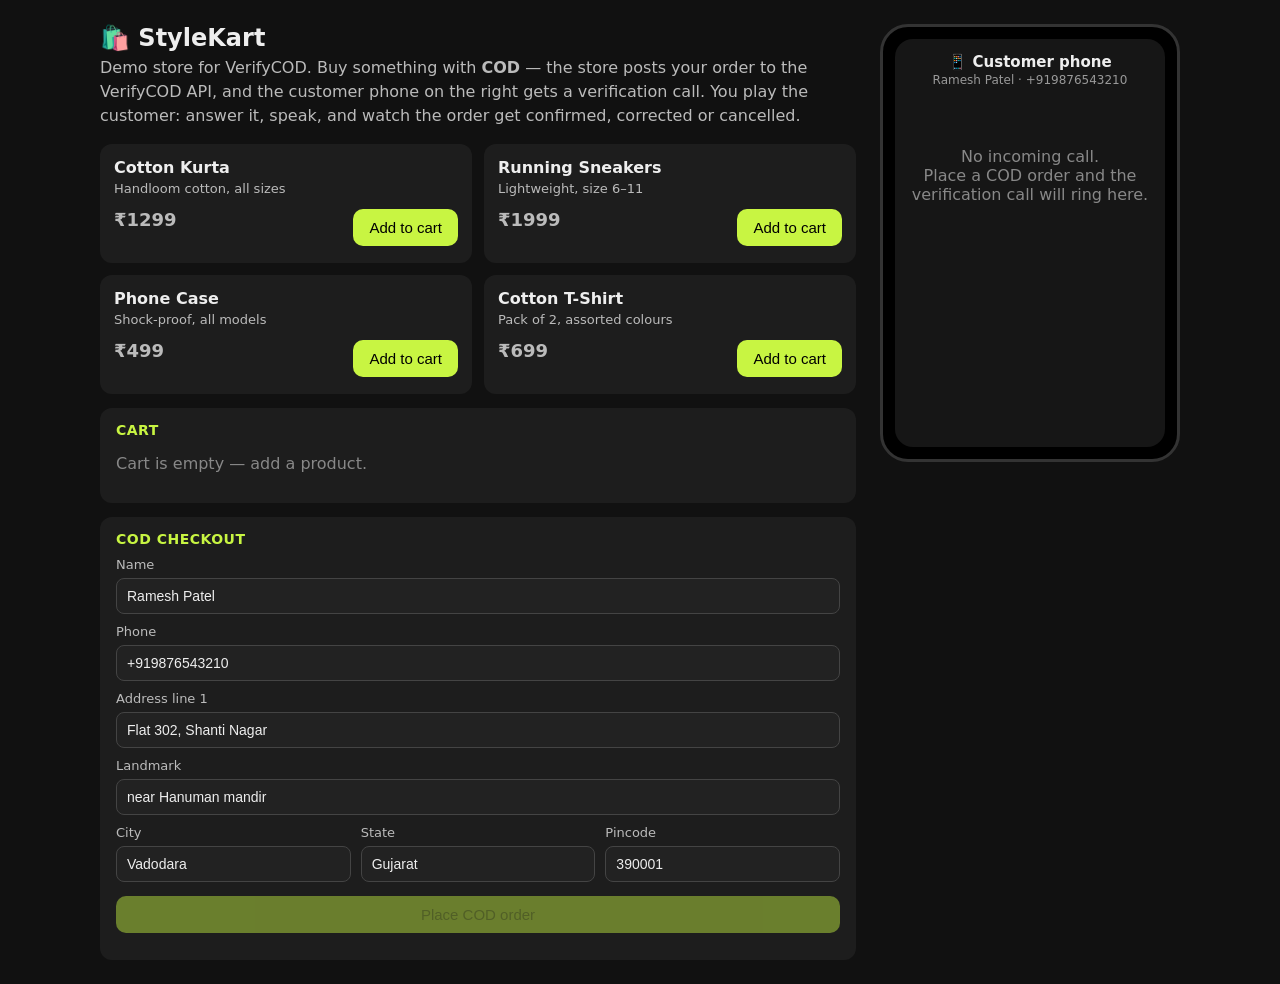
==== store/static/index.html @ 811b2885 "Add demo store" ====
<!doctype html>
<html lang="en">
<head>
<meta charset="utf-8">
<meta name="viewport" content="width=device-width, initial-scale=1">
<title>StyleKart — Demo Store</title>
<style>
  body { font-family: system-ui, sans-serif; margin: 0; background: #111; color: #eee; }
  .wrap { display: flex; gap: 24px; max-width: 1080px; margin: 0 auto; padding: 24px 16px; }
  .main { flex: 1; min-width: 0; }
  h1 { font-size: 24px; margin: 0 0 4px; }
  .sub { color: #bbb; line-height: 1.5; margin: 4px 0 16px; }
  .grid { display: grid; grid-template-columns: repeat(2, 1fr); gap: 12px; }
  .product { background: #1d1d1d; border-radius: 12px; padding: 14px; }
  .product h3 { margin: 0 0 4px; font-size: 16px; }
  .product p { color: #bbb; font-size: 13px; margin: 0 0 10px; }
  .price { font-size: 18px; font-weight: 700; }
  button { font-size: 15px; padding: 10px 16px; border: 0; border-radius: 10px; background: #c8f542; cursor: pointer; }
  button:disabled { opacity: .45; cursor: default; }
  button.ghost { background: #2a2a2a; color: #eee; }
  button.danger { background: #f56a42; color: #fff; }
  .card { background: #1d1d1d; border-radius: 12px; padding: 14px 16px; margin-top: 14px; }
  .card h2 { font-size: 14px; margin: 0 0 8px; color: #c8f542; text-transform: uppercase; letter-spacing: .5px; }
  .row { display: flex; justify-content: space-between; gap: 12px; padding: 3px 0; font-size: 14px; }
  .row b { font-weight: 600; } .row span { color: #bbb; text-align: right; }
  input, select { width: 100%; box-sizing: border-box; padding: 9px 10px; margin-top: 6px; border-radius: 8px; border: 1px solid #444; background: #222; color: #eee; font-size: 14px; }
  label { display: block; font-size: 13px; color: #bbb; margin-top: 10px; }
  .badge { display: inline-block; padding: 4px 12px; border-radius: 999px; font-weight: 700; font-size: 13px; }
  .badge.ok { background: #c8f542; color: #111; }
  .badge.warn { background: #f5b942; color: #111; }
  .badge.bad { background: #f56a42; color: #111; }
  .badge.idle { background: #333; color: #ccc; }
  /* --- customer phone widget --- */
  .phone-col { width: 300px; flex-shrink: 0; }
  .phone { background: #000; border: 3px solid #333; border-radius: 28px; padding: 12px; position: sticky; top: 24px; }
  .phone-screen { background: #161616; border-radius: 18px; padding: 14px; min-height: 380px; }
  .phone-screen h3 { margin: 0 0 2px; font-size: 15px; text-align: center; }
  .phone-screen .who { text-align: center; color: #999; font-size: 12px; }
  .ringing { text-align: center; padding: 24px 0; animation: pulse 1.2s infinite; }
  @keyframes pulse { 0%,100% { opacity: 1; } 50% { opacity: .45; } }
  .call-btns { display: flex; gap: 10px; justify-content: center; margin-top: 16px; }
  .call-btns button { border-radius: 999px; width: 64px; height: 64px; font-size: 24px; padding: 0; }
  .call-btns .answer { background: #2fbf4a; }
  .call-btns .decline { background: #e5484d; }
  .turn { padding: 7px 9px; border-radius: 8px; margin-top: 7px; line-height: 1.4; font-size: 13px; }
  .turn.agent { background: #1d2b12; border-left: 3px solid #c8f542; }
  .turn.customer { background: #222; border-left: 3px solid #888; }
  .turn .who { font-size: 10px; text-transform: uppercase; color: #999; }
  #phoneTranscript { max-height: 180px; overflow-y: auto; margin-top: 10px; }
  #phoneStatus { color: #bbb; font-size: 13px; text-align: center; margin-top: 8px; min-height: 18px; }
  audio { width: 100%; margin-top: 8px; }
  pre { background: #0a0a0a; border-radius: 8px; padding: 10px; overflow-x: auto; font-size: 11px; line-height: 1.5; }
</style>
</head>
<body>
<div class="wrap">
  <div class="main">
    <h1>🛍️ StyleKart</h1>
    <p class="sub">Demo store for VerifyCOD. Buy something with <b>COD</b> — the store
    posts your order to the VerifyCOD API, and the customer phone on the right
    gets a verification call. You play the customer: answer it, speak, and watch
    the order get confirmed, corrected or cancelled.</p>

    <div class="grid" id="products"></div>

    <div class="card">
      <h2>Cart</h2>
      <div id="cart"><p style="color:#888">Cart is empty — add a product.</p></div>
    </div>

    <div class="card">
      <h2>COD checkout</h2>
      <label>Name <input id="fName" value="Ramesh Patel"></label>
      <label>Phone <input id="fPhone" value="+919876543210"></label>
      <label>Address line 1 <input id="fLine1" value="Flat 302, Shanti Nagar"></label>
      <label>Landmark <input id="fLandmark" value="near Hanuman mandir"></label>
      <div style="display:flex; gap:10px">
        <label style="flex:1">City <input id="fCity" value="Vadodara"></label>
        <label style="flex:1">State <input id="fState" value="Gujarat"></label>
        <label style="flex:1">Pincode <input id="fPincode" value="390001"></label>
      </div>
      <button id="checkoutBtn" style="margin-top:14px; width:100%" disabled>Place COD order</button>
      <p id="orderStatus" style="color:#bbb; font-size:13px"></p>
    </div>

    <div class="card" id="orderResultCard" style="display:none">
      <h2>Order verification result</h2>
      <p><span class="badge idle" id="orderBadge">—</span></p>
      <pre id="orderJson">—</pre>
      <p style="font-size:13px"><a href="http://127.0.0.1:8000/" target="_blank" style="color:#c8f542">See it on the VerifyCOD dashboard →</a></p>
    </div>
  </div>

  <div class="phone-col">
    <div class="phone">
      <div class="phone-screen">
        <h3>📱 Customer phone</h3>
        <div class="who">Ramesh Patel · +919876543210</div>
        <div id="phoneBody">
          <p style="color:#888; text-align:center; margin-top:60px">No incoming call.<br>Place a COD order and the<br>verification call will ring here.</p>
        </div>
        <div id="phoneTranscript"></div>
        <audio id="player" controls style="display:none"></audio>
        <p id="phoneStatus"></p>
      </div>
    </div>
  </div>
</div>

<script>
const VERIFYCOD = 'http://127.0.0.1:8000';
const $ = id => document.getElementById(id);
const player = $('player');

const PRODUCTS = [
  { id: 'kurta', name: 'Cotton Kurta', desc: 'Handloom cotton, all sizes', price: 1299 },
  { id: 'sneakers', name: 'Running Sneakers', desc: 'Lightweight, size 6–11', price: 1999 },
  { id: 'case', name: 'Phone Case', desc: 'Shock-proof, all models', price: 499 },
  { id: 'tshirt', name: 'Cotton T-Shirt', desc: 'Pack of 2, assorted colours', price: 699 },
];
let cart = [];
let verificationId = null, pollTimer = null;
let callState = null, callHistory = [], callCtx = {};
let recording = false, recStream = null, recCtx = null, recProcessor = null, recChunks = [];

// --- storefront ---
$('products').innerHTML = PRODUCTS.map(p =>
  `<div class="product"><h3>${p.name}</h3><p>${p.desc}</p>
   <div class="row"><span class="price">₹${p.price}</span>
   <button onclick="addToCart('${p.id}')">Add to cart</button></div></div>`
).join('');
function addToCart(id) {
  const p = PRODUCTS.find(x => x.id === id);
  cart.push(p); renderCart();
}
function renderCart() {
  if (!cart.length) { $('cart').innerHTML = '<p style="color:#888">Cart is empty — add a product.</p>'; $('checkoutBtn').disabled = true; return; }
  const total = cart.reduce((n, p) => n + p.price, 0);
  $('cart').innerHTML = cart.map(p => `<div class="row"><b>${p.name}</b><span>₹${p.price}</span></div>`).join('')
    + `<div class="row" style="border-top:1px solid #333; margin-top:6px; padding-top:8px"><b>Total (COD)</b><span>₹${total}</span></div>`;
  $('checkoutBtn').disabled = false;
}

// --- checkout: POST the order to VerifyCOD ---
$('checkoutBtn').onclick = async () => {
  const total = cart.reduce((n, p) => n + p.price, 0);
  const order = {
    external_order_id: 'SK-' + Date.now(),
    customer: { name: $('fName').value.trim(), phone: $('fPhone').value.trim(), language_hint: 'hi-en' },
    address: { line1: $('fLine1').value.trim(), landmark: $('fLandmark').value.trim(),
               city: $('fCity').value.trim(), state: $('fState').value.trim(),
               pincode: $('fPincode').value.trim() },
    items: cart.map(p => ({ name: p.name, qty: 1, price: p.price })),
    amount: total, currency: 'INR', payment_mode: 'COD',
    options: { call_now: true, max_attempts: 3, metadata: { campaign: 'demo' } },
  };
  $('checkoutBtn').disabled = true;
  $('orderStatus').textContent = 'Placing order…';
  try {
    const res = await fetch(VERIFYCOD + '/v1/orders', {
      method: 'POST', headers: { 'Content-Type': 'application/json' },
      body: JSON.stringify(order),
    });
    const data = await res.json();
    if (!res.ok) throw new Error(data.detail || 'VerifyCOD error');
    verificationId = data.verification_id;
    $('orderStatus').textContent = 'Order placed — ' + verificationId + '. Verification call incoming…';
    $('phoneStatus').textContent = 'Waiting for the verification call…';
    startPolling();
  } catch (err) {
    $('orderStatus').textContent = 'Error: ' + err.message + ' — is the VerifyCOD API running on port 8000?';
    $('checkoutBtn').disabled = false;
  }
};

// --- phone widget: poll the verification, ring when it flips to "calling" ---
function startPolling() {
  stopPolling();
  pollTimer = setInterval(async () => {
    if (!verificationId) return;
    try {
      const res = await fetch(VERIFYCOD + '/v1/verifications/' + verificationId);
      const v = await res.json();
      if (v.status === 'calling' && callState === null) ring(v);
      if ((v.status === 'completed' || v.status === 'needs_review') && v.outcome_detail) showOrderResult(v);
      if (v.status === 'cancelled') {
        $('phoneStatus').textContent = 'Call cancelled by the seller.';
        stopPolling();
      }
    } catch (e) { /* API down — keep polling */ }
  }, 2000);
}
function stopPolling() { if (pollTimer) { clearInterval(pollTimer); pollTimer = null; } }

function ring(v) {
  const order = v.order || {};
  $('phoneBody').innerHTML =
    `<div class="ringing"><div style="font-size:40px">📞</div>
     <div style="font-size:17px; font-weight:700; margin-top:8px">Incoming call</div>
     <div style="color:#bbb; font-size:13px">StyleKart — order verification</div></div>
     <div class="call-btns">
       <button class="decline" onclick="declineCall()" title="Decline">✕</button>
       <button class="answer" onclick="answerCall()" title="Answer">✓</button>
     </div>`;
  $('phoneStatus').textContent = 'Ringing… answer it!';
}

async function answerCall() {
  $('phoneBody').innerHTML = `<p style="text-align:center; color:#bbb">Connecting…</p>`;
  $('phoneStatus').textContent = 'Agent bol raha hai…';
  try {
    const form = new FormData();
    form.append('verification_id', verificationId);
    const res = await fetch(VERIFYCOD + '/api/start', { method: 'POST', body: form });
    const data = await res.json();
    if (!res.ok) throw new Error(data.detail || 'server error');
    callHistory = data.history; callCtx = data.ctx; callState = data.next_state;
    renderPhoneTranscript(); playAudio(data.audio_base64);
    $('phoneBody').innerHTML =
      `<p style="text-align:center"><span class="badge ok">On call — StyleKart</span></p>
       <div style="text-align:center; margin-top:12px">
         <button id="micBtn" onclick="toggleMic()">🎤 Bolna shuru karo</button>
       </div>`;
    $('phoneStatus').textContent = 'Aapki baari — mic dabao aur jawab bolo.';
  } catch (err) {
    $('phoneStatus').textContent = 'Error: ' + err.message;
  }
}
function declineCall() {
  stopPolling();
  $('phoneBody').innerHTML = `<p style="color:#888; text-align:center; margin-top:60px">Call declined.<br>The order stays unverified.</p>`;
  $('phoneStatus').textContent = 'Declined. Place a new order to try again.';
  fetch(VERIFYCOD + '/v1/verifications/' + verificationId + '/cancel', { method: 'POST' }).catch(() => {});
  verificationId = null;
}

function renderPhoneTranscript() {
  $('phoneTranscript').innerHTML = callHistory.map(t =>
    `<div class="turn ${t.speaker}"><div class="who">${t.speaker === 'agent' ? '🤖 Agent' : '🧑 You'}</div>${t.text}</div>`
  ).join('');
  $('phoneTranscript').scrollTop = $('phoneTranscript').scrollHeight;
}
function playAudio(b64) {
  player.style.display = 'block';
  player.src = 'data:audio/wav;base64,' + b64;
  player.play().catch(() => {});
}

// --- mic: records and encodes 16-bit mono WAV in the browser ---
// (Gnani STT takes .wav/.mp3/.flac/.ogg/.m4a/.aac — NOT .webm, which is
// what MediaRecorder makes by default, so we encode WAV ourselves.)
function encodeWav(samples, sampleRate) {
  const buf = new ArrayBuffer(44 + samples.length * 2);
  const v = new DataView(buf);
  const writeStr = (o, s) => { for (let i = 0; i < s.length; i++) v.setUint8(o + i, s.charCodeAt(i)); };
  writeStr(0, 'RIFF'); v.setUint32(4, 36 + samples.length * 2, true); writeStr(8, 'WAVE');
  writeStr(12, 'fmt '); v.setUint32(16, 16, true); v.setUint16(20, 1, true);
  v.setUint16(22, 1, true); v.setUint32(24, sampleRate, true);
  v.setUint32(28, sampleRate * 2, true); v.setUint16(32, 2, true); v.setUint16(34, 16, true);
  writeStr(36, 'data'); v.setUint32(40, samples.length * 2, true);
  for (let i = 0; i < samples.length; i++) {
    const s = Math.max(-1, Math.min(1, samples[i]));
    v.setInt16(44 + i * 2, s < 0 ? s * 0x8000 : s * 0x7FFF, true);
  }
  return new Blob([buf], { type: 'audio/wav' });
}

async function toggleMic() {
  const btn = $('micBtn');
  if (!recording) {
    recStream = await navigator.mediaDevices.getUserMedia({ audio: true });
    recCtx = new AudioContext();
    const src = recCtx.createMediaStreamSource(recStream);
    recProcessor = recCtx.createScriptProcessor(4096, 1, 1);
    recChunks = [];
    recProcessor.onaudioprocess = e => recChunks.push(new Float32Array(e.inputBuffer.getChannelData(0)));
    src.connect(recProcessor); recProcessor.connect(recCtx.destination);
    recording = true; btn.textContent = '⏹️ Ruko — bhej raha hoon';
    $('phoneStatus').textContent = 'Sun raha hoon… bolo!';
  } else {
    recording = false;
    recProcessor.disconnect(); recStream.getTracks().forEach(t => t.stop()); recCtx.close();
    btn.disabled = true; btn.textContent = '🎤 Bolna shuru karo';
    $('phoneStatus').textContent = 'Bhej raha hoon…';
    const total = recChunks.reduce((n, c) => n + c.length, 0);
    const samples = new Float32Array(total);
    let off = 0; recChunks.forEach(c => { samples.set(c, off); off += c.length; });
    const wav = encodeWav(samples, recCtx.sampleRate);
    const form = new FormData();
    form.append('audio', wav, 'clip.wav');
    form.append('verification_id', verificationId);
    form.append('state', callState);
    form.append('history', JSON.stringify(callHistory));
    form.append('ctx', JSON.stringify(callCtx));
    try {
      const res = await fetch(VERIFYCOD + '/api/voice', { method: 'POST', body: form });
      const data = await res.json();
      if (!res.ok) throw new Error(data.detail || 'server error');
      callHistory = data.history; callCtx = data.ctx; callState = data.next_state;
      renderPhoneTranscript(); playAudio(data.audio_base64);
      if (data.done) { finishCall(data.outcome); }
      else { $('phoneStatus').textContent = 'Aapki baari — mic dabao aur jawab bolo.'; btn.disabled = false; }
    } catch (err) {
      $('phoneStatus').textContent = 'Error: ' + err.message;
      btn.disabled = false;
    }
  }
}

function finishCall(outcome) {
  const btn = $('micBtn'); if (btn) btn.disabled = true;
  $('phoneStatus').textContent = 'Call finished — ' + outcome.outcome + '.';
  showOrderResult({ outcome_detail: outcome, outcome: outcome.outcome });
  stopPolling();
}

function showOrderResult(v) {
  const o = v.outcome_detail || {};
  $('orderResultCard').style.display = 'block';
  const b = $('orderBadge');
  b.textContent = (v.outcome || o.outcome || '—') + (o.confidence !== undefined ? ' · confidence ' + o.confidence : '');
  b.className = 'badge ' + ((v.outcome === 'CONFIRMED' || v.outcome === 'ADDRESS_UPDATED') ? 'ok'
    : v.outcome === 'NEEDS_REVIEW' ? 'warn' : 'bad');
  $('orderJson').textContent = JSON.stringify(o, null, 2);
  $('orderStatus').textContent = 'Verification finished — see the result below and on the dashboard.';
  $('checkoutBtn').disabled = false;
  cart = []; renderCart();
}
</script>
</body>
</html>
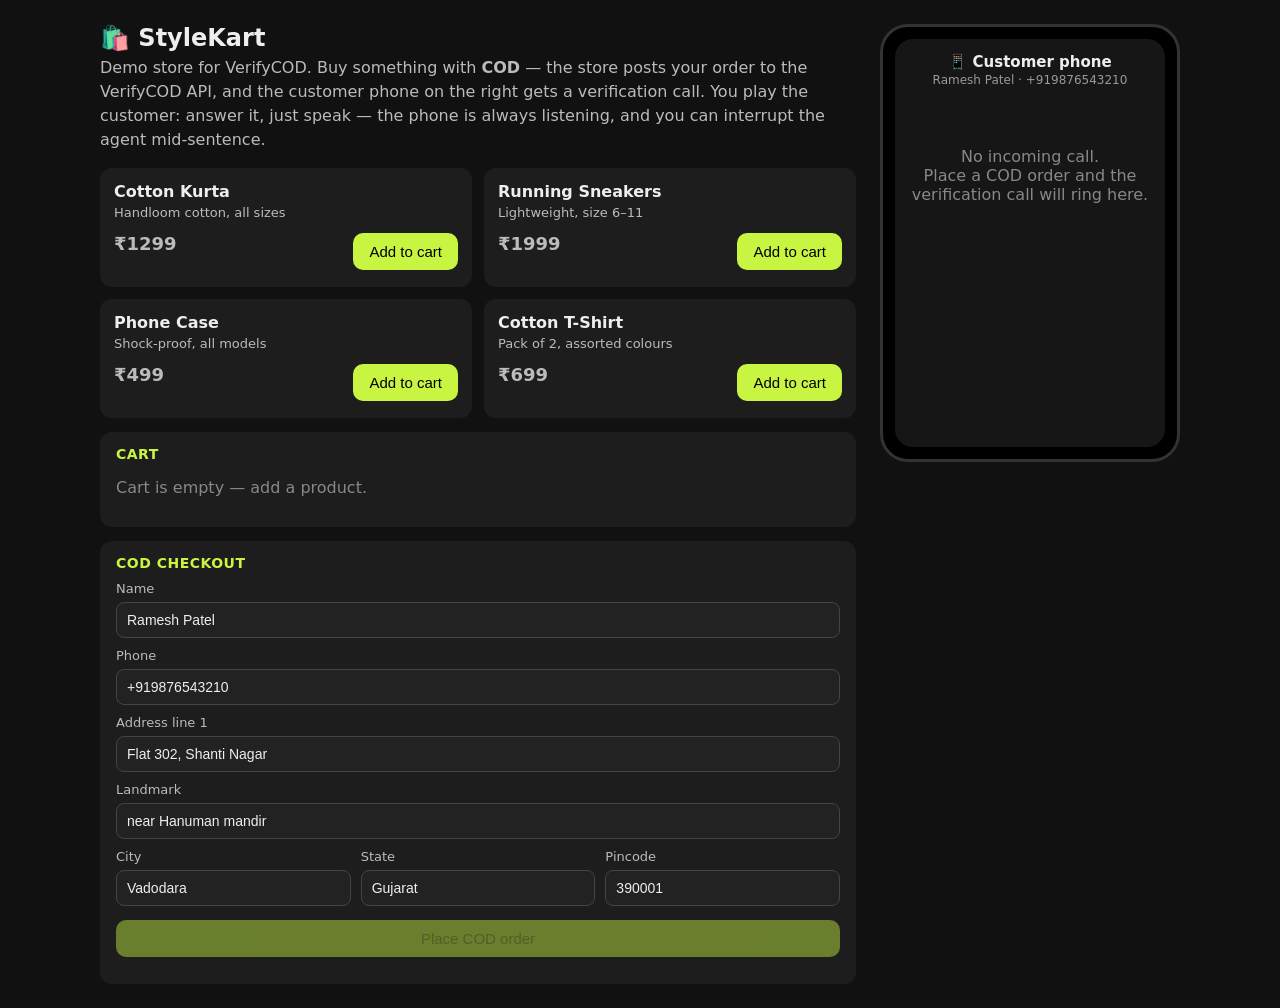
==== commit edbdee27: "Add continuous voice loop and barge-in" ====
--- a/store/static/index.html
+++ b/store/static/index.html
@@ -48,7 +48,8 @@
   .turn .who { font-size: 10px; text-transform: uppercase; color: #999; }
   #phoneTranscript { max-height: 180px; overflow-y: auto; margin-top: 10px; }
   #phoneStatus { color: #bbb; font-size: 13px; text-align: center; margin-top: 8px; min-height: 18px; }
-  audio { width: 100%; margin-top: 8px; }
+  .level-wrap { height: 8px; background: #222; border-radius: 4px; margin-top: 12px; overflow: hidden; }
+  #levelBar { height: 100%; width: 0%; background: #c8f542; border-radius: 4px; transition: width 80ms; }
   pre { background: #0a0a0a; border-radius: 8px; padding: 10px; overflow-x: auto; font-size: 11px; line-height: 1.5; }
 </style>
 </head>
@@ -58,8 +59,8 @@
     <h1>🛍️ StyleKart</h1>
     <p class="sub">Demo store for VerifyCOD. Buy something with <b>COD</b> — the store
     posts your order to the VerifyCOD API, and the customer phone on the right
-    gets a verification call. You play the customer: answer it, speak, and watch
-    the order get confirmed, corrected or cancelled.</p>
+    gets a verification call. You play the customer: answer it, just speak —
+    the phone is always listening, and you can interrupt the agent mid-sentence.</p>
 
     <div class="grid" id="products"></div>
 
@@ -100,7 +101,7 @@
           <p style="color:#888; text-align:center; margin-top:60px">No incoming call.<br>Place a COD order and the<br>verification call will ring here.</p>
         </div>
         <div id="phoneTranscript"></div>
-        <audio id="player" controls style="display:none"></audio>
+        <audio id="player" style="display:none"></audio>
         <p id="phoneStatus"></p>
       </div>
     </div>
@@ -121,7 +122,6 @@
 let cart = [];
 let verificationId = null, pollTimer = null;
 let callState = null, callHistory = [], callCtx = {};
-let recording = false, recStream = null, recCtx = null, recProcessor = null, recChunks = [];
 
 // --- storefront ---
 $('products').innerHTML = PRODUCTS.map(p =>
@@ -165,7 +165,7 @@
     if (!res.ok) throw new Error(data.detail || 'VerifyCOD error');
     verificationId = data.verification_id;
     $('orderStatus').textContent = 'Order placed — ' + verificationId + '. Verification call incoming…';
-    $('phoneStatus').textContent = 'Waiting for the verification call…';
+    setPhoneStatus('Waiting for the verification call…');
     startPolling();
   } catch (err) {
     $('orderStatus').textContent = 'Error: ' + err.message + ' — is the VerifyCOD API running on port 8000?';
@@ -181,10 +181,10 @@
     try {
       const res = await fetch(VERIFYCOD + '/v1/verifications/' + verificationId);
       const v = await res.json();
-      if (v.status === 'calling' && callState === null) ring(v);
+      if (v.status === 'calling' && loopState === 'idle') ring(v);
       if ((v.status === 'completed' || v.status === 'needs_review') && v.outcome_detail) showOrderResult(v);
       if (v.status === 'cancelled') {
-        $('phoneStatus').textContent = 'Call cancelled by the seller.';
+        setPhoneStatus('Call cancelled by the seller.');
         stopPolling();
       }
     } catch (e) { /* API down — keep polling */ }
@@ -193,7 +193,6 @@
 function stopPolling() { if (pollTimer) { clearInterval(pollTimer); pollTimer = null; } }
 
 function ring(v) {
-  const order = v.order || {};
   $('phoneBody').innerHTML =
     `<div class="ringing"><div style="font-size:40px">📞</div>
      <div style="font-size:17px; font-weight:700; margin-top:8px">Incoming call</div>
@@ -202,36 +201,51 @@
        <button class="decline" onclick="declineCall()" title="Decline">✕</button>
        <button class="answer" onclick="answerCall()" title="Answer">✓</button>
      </div>`;
-  $('phoneStatus').textContent = 'Ringing… answer it!';
-}
+  setPhoneStatus('Ringing… answer it!');
+}
+
+function setPhoneStatus(t) { $('phoneStatus').textContent = t; }
 
 async function answerCall() {
   $('phoneBody').innerHTML = `<p style="text-align:center; color:#bbb">Connecting…</p>`;
-  $('phoneStatus').textContent = 'Agent bol raha hai…';
+  setPhoneStatus('Agent bol raha hai…');
   try {
+    // Open the mic FIRST so barge-in works even during the greeting.
+    await startMic();
     const form = new FormData();
     form.append('verification_id', verificationId);
     const res = await fetch(VERIFYCOD + '/api/start', { method: 'POST', body: form });
     const data = await res.json();
     if (!res.ok) throw new Error(data.detail || 'server error');
     callHistory = data.history; callCtx = data.ctx; callState = data.next_state;
-    renderPhoneTranscript(); playAudio(data.audio_base64);
+    renderPhoneTranscript();
     $('phoneBody').innerHTML =
       `<p style="text-align:center"><span class="badge ok">On call — StyleKart</span></p>
-       <div style="text-align:center; margin-top:12px">
-         <button id="micBtn" onclick="toggleMic()">🎤 Bolna shuru karo</button>
-       </div>`;
-    $('phoneStatus').textContent = 'Aapki baari — mic dabao aur jawab bolo.';
+       <div class="level-wrap"><div id="levelBar"></div></div>
+       <p style="text-align:center; color:#999; font-size:12px; margin:8px 0 0">Always listening — just speak.<br>Interrupt the agent anytime.</p>
+       <div style="text-align:center; margin-top:12px"><button class="ghost" onclick="endCall()">End call</button></div>
+       <p style="text-align:center; color:#666; font-size:11px; margin:10px 0 0">Tip: use headphones so the agent's voice<br>doesn't trigger an interruption.</p>`;
+    playAudio(data.audio_base64);
+    loopState = 'speaking';
+    setPhoneStatus('Agent bol raha hai… (bolna ho to beech mein bolo)');
   } catch (err) {
-    $('phoneStatus').textContent = 'Error: ' + err.message;
+    stopMic();
+    setPhoneStatus('Error: ' + err.message + (err.name === 'NotAllowedError' ? ' — mic permission chahiye.' : ''));
   }
 }
 function declineCall() {
   stopPolling();
   $('phoneBody').innerHTML = `<p style="color:#888; text-align:center; margin-top:60px">Call declined.<br>The order stays unverified.</p>`;
-  $('phoneStatus').textContent = 'Declined. Place a new order to try again.';
+  setPhoneStatus('Declined. Place a new order to try again.');
   fetch(VERIFYCOD + '/v1/verifications/' + verificationId + '/cancel', { method: 'POST' }).catch(() => {});
   verificationId = null;
+}
+function endCall() {
+  stopMic();
+  loopState = 'done';
+  stopPolling();
+  $('phoneBody').innerHTML = `<p style="color:#888; text-align:center; margin-top:60px">Call ended.</p>`;
+  setPhoneStatus('Call ended. Place a new order to try again.');
 }
 
 function renderPhoneTranscript() {
@@ -241,12 +255,158 @@
   $('phoneTranscript').scrollTop = $('phoneTranscript').scrollHeight;
 }
 function playAudio(b64) {
-  player.style.display = 'block';
   player.src = 'data:audio/wav;base64,' + b64;
   player.play().catch(() => {});
 }
-
-// --- mic: records and encodes 16-bit mono WAV in the browser ---
+// When the agent finishes speaking, go back to listening automatically.
+player.onended = () => {
+  if (loopState === 'speaking') {
+    loopState = 'listening';
+    setPhoneStatus('Sun raha hoon… bolo!');
+  }
+};
+
+// ---------------------------------------------------------------------------
+// Continuous voice loop + barge-in.
+//
+// No mic button. The mic stays open for the whole call and a volume monitor
+// (AnalyserNode) decides what happens:
+//   listening  — waiting for the user to speak.
+//   capturing  — user is speaking; raw samples are collected.
+//   sending    — 1.5s of silence after speech; the clip goes to /api/voice.
+//   speaking   — the agent's reply is playing; the mic is STILL monitored,
+//                so if the user speaks, the audio stops and we listen.
+//   done       — call finished / ended.
+//
+// Echo note: the agent's voice can leak from speakers into the mic. The
+// browser's echoCancellation helps, and barge-in needs a HIGHER volume
+// sustained for 300ms (vs 20ms to start capturing), so a brief blip of
+// agent audio won't interrupt. Headphones make it bulletproof.
+// ---------------------------------------------------------------------------
+const SPEAK_THRESHOLD = 0.02;    // mic RMS above this = user is speaking
+const BARGE_IN_THRESHOLD = 0.035; // higher bar while the agent is talking
+const SILENCE_MS = 1500;          // silence after speech = user finished
+const BARGE_IN_MS = 300;          // sustained speech to interrupt the agent
+const MIN_SPEECH_MS = 400;        // ignore coughs / clicks shorter than this
+
+let loopState = 'idle'; // idle | listening | capturing | sending | speaking | done
+let micStream = null, audioCtx = null, analyser = null, processor = null;
+let vadTimer = null, recChunks = [];
+let speechStartAt = 0, silenceSince = 0, bargeSince = 0;
+
+async function startMic() {
+  micStream = await navigator.mediaDevices.getUserMedia({
+    audio: { echoCancellation: true, noiseSuppression: true, autoGainControl: true },
+  });
+  audioCtx = new AudioContext();
+  const src = audioCtx.createMediaStreamSource(micStream);
+  analyser = audioCtx.createAnalyser();
+  analyser.fftSize = 512;
+  src.connect(analyser);
+  // ScriptProcessor captures raw samples for the WAV encoder. Its output is
+  // silence (we never fill the output buffer), so no mic audio hits the speakers.
+  processor = audioCtx.createScriptProcessor(4096, 1, 1);
+  processor.onaudioprocess = e => {
+    if (loopState === 'capturing') recChunks.push(new Float32Array(e.inputBuffer.getChannelData(0)));
+  };
+  src.connect(processor);
+  processor.connect(audioCtx.destination);
+  loopState = 'listening';
+  vadTimer = setInterval(vadTick, 100);
+}
+
+function stopMic() {
+  if (vadTimer) { clearInterval(vadTimer); vadTimer = null; }
+  if (processor) { try { processor.disconnect(); } catch (e) {} processor = null; }
+  if (micStream) { micStream.getTracks().forEach(t => t.stop()); micStream = null; }
+  if (audioCtx) { audioCtx.close().catch(() => {}); audioCtx = null; }
+  analyser = null;
+}
+
+function micRms() {
+  const buf = new Uint8Array(analyser.fftSize);
+  analyser.getByteTimeDomainData(buf);
+  let sum = 0;
+  for (let i = 0; i < buf.length; i++) { const v = (buf[i] - 128) / 128; sum += v * v; }
+  return Math.sqrt(sum / buf.length);
+}
+
+function updateLevelMeter(rms) {
+  const bar = $('levelBar');
+  if (bar) bar.style.width = Math.min(100, Math.round(rms * 1000)) + '%';
+}
+
+function vadTick() {
+  if (!analyser || loopState === 'idle' || loopState === 'done' || loopState === 'sending') return;
+  const rms = micRms();
+  updateLevelMeter(rms);
+  const now = Date.now();
+
+  if (loopState === 'listening') {
+    if (rms > SPEAK_THRESHOLD) {
+      loopState = 'capturing';
+      recChunks = [];
+      speechStartAt = now;
+      silenceSince = 0;
+      setPhoneStatus('Sun raha hoon… bol rahe ho!');
+    }
+  } else if (loopState === 'capturing') {
+    if (rms > SPEAK_THRESHOLD) {
+      silenceSince = 0;
+    } else {
+      if (!silenceSince) silenceSince = now;
+      if (now - silenceSince > SILENCE_MS && now - speechStartAt > MIN_SPEECH_MS) sendClip();
+    }
+  } else if (loopState === 'speaking') {
+    // Barge-in: user starts talking while the agent is still speaking.
+    if (rms > BARGE_IN_THRESHOLD) {
+      if (!bargeSince) bargeSince = now;
+      if (now - bargeSince > BARGE_IN_MS) {
+        player.pause(); // stop the agent mid-sentence
+        bargeSince = 0;
+        loopState = 'capturing';
+        recChunks = [];
+        speechStartAt = now;
+        silenceSince = 0;
+        setPhoneStatus('Ruk gaya — aap bolo, sun raha hoon!');
+      }
+    } else {
+      bargeSince = 0;
+    }
+  }
+}
+
+async function sendClip() {
+  loopState = 'sending';
+  setPhoneStatus('Bhej raha hoon…');
+  const total = recChunks.reduce((n, c) => n + c.length, 0);
+  const samples = new Float32Array(total);
+  let off = 0; recChunks.forEach(c => { samples.set(c, off); off += c.length; });
+  recChunks = [];
+  const wav = encodeWav(samples, audioCtx.sampleRate);
+  const form = new FormData();
+  form.append('audio', wav, 'clip.wav');
+  form.append('verification_id', verificationId);
+  form.append('state', callState);
+  form.append('history', JSON.stringify(callHistory));
+  form.append('ctx', JSON.stringify(callCtx));
+  try {
+    const res = await fetch(VERIFYCOD + '/api/voice', { method: 'POST', body: form });
+    const data = await res.json();
+    if (!res.ok) throw new Error(data.detail || 'server error');
+    callHistory = data.history; callCtx = data.ctx; callState = data.next_state;
+    renderPhoneTranscript();
+    if (data.done) { finishCall(data.outcome); return; }
+    playAudio(data.audio_base64);
+    loopState = 'speaking';
+    setPhoneStatus('Agent bol raha hai… (bolna ho to beech mein bolo)');
+  } catch (err) {
+    setPhoneStatus('Error: ' + err.message + ' — phir se bolo.');
+    loopState = 'listening';
+  }
+}
+
+// --- mic: encodes 16-bit mono WAV in the browser ---
 // (Gnani STT takes .wav/.mp3/.flac/.ogg/.m4a/.aac — NOT .webm, which is
 // what MediaRecorder makes by default, so we encode WAV ourselves.)
 function encodeWav(samples, sampleRate) {
@@ -265,51 +425,10 @@
   return new Blob([buf], { type: 'audio/wav' });
 }
 
-async function toggleMic() {
-  const btn = $('micBtn');
-  if (!recording) {
-    recStream = await navigator.mediaDevices.getUserMedia({ audio: true });
-    recCtx = new AudioContext();
-    const src = recCtx.createMediaStreamSource(recStream);
-    recProcessor = recCtx.createScriptProcessor(4096, 1, 1);
-    recChunks = [];
-    recProcessor.onaudioprocess = e => recChunks.push(new Float32Array(e.inputBuffer.getChannelData(0)));
-    src.connect(recProcessor); recProcessor.connect(recCtx.destination);
-    recording = true; btn.textContent = '⏹️ Ruko — bhej raha hoon';
-    $('phoneStatus').textContent = 'Sun raha hoon… bolo!';
-  } else {
-    recording = false;
-    recProcessor.disconnect(); recStream.getTracks().forEach(t => t.stop()); recCtx.close();
-    btn.disabled = true; btn.textContent = '🎤 Bolna shuru karo';
-    $('phoneStatus').textContent = 'Bhej raha hoon…';
-    const total = recChunks.reduce((n, c) => n + c.length, 0);
-    const samples = new Float32Array(total);
-    let off = 0; recChunks.forEach(c => { samples.set(c, off); off += c.length; });
-    const wav = encodeWav(samples, recCtx.sampleRate);
-    const form = new FormData();
-    form.append('audio', wav, 'clip.wav');
-    form.append('verification_id', verificationId);
-    form.append('state', callState);
-    form.append('history', JSON.stringify(callHistory));
-    form.append('ctx', JSON.stringify(callCtx));
-    try {
-      const res = await fetch(VERIFYCOD + '/api/voice', { method: 'POST', body: form });
-      const data = await res.json();
-      if (!res.ok) throw new Error(data.detail || 'server error');
-      callHistory = data.history; callCtx = data.ctx; callState = data.next_state;
-      renderPhoneTranscript(); playAudio(data.audio_base64);
-      if (data.done) { finishCall(data.outcome); }
-      else { $('phoneStatus').textContent = 'Aapki baari — mic dabao aur jawab bolo.'; btn.disabled = false; }
-    } catch (err) {
-      $('phoneStatus').textContent = 'Error: ' + err.message;
-      btn.disabled = false;
-    }
-  }
-}
-
 function finishCall(outcome) {
-  const btn = $('micBtn'); if (btn) btn.disabled = true;
-  $('phoneStatus').textContent = 'Call finished — ' + outcome.outcome + '.';
+  stopMic();
+  loopState = 'done';
+  setPhoneStatus('Call finished — ' + outcome.outcome + '.');
   showOrderResult({ outcome_detail: outcome, outcome: outcome.outcome });
   stopPolling();
 }
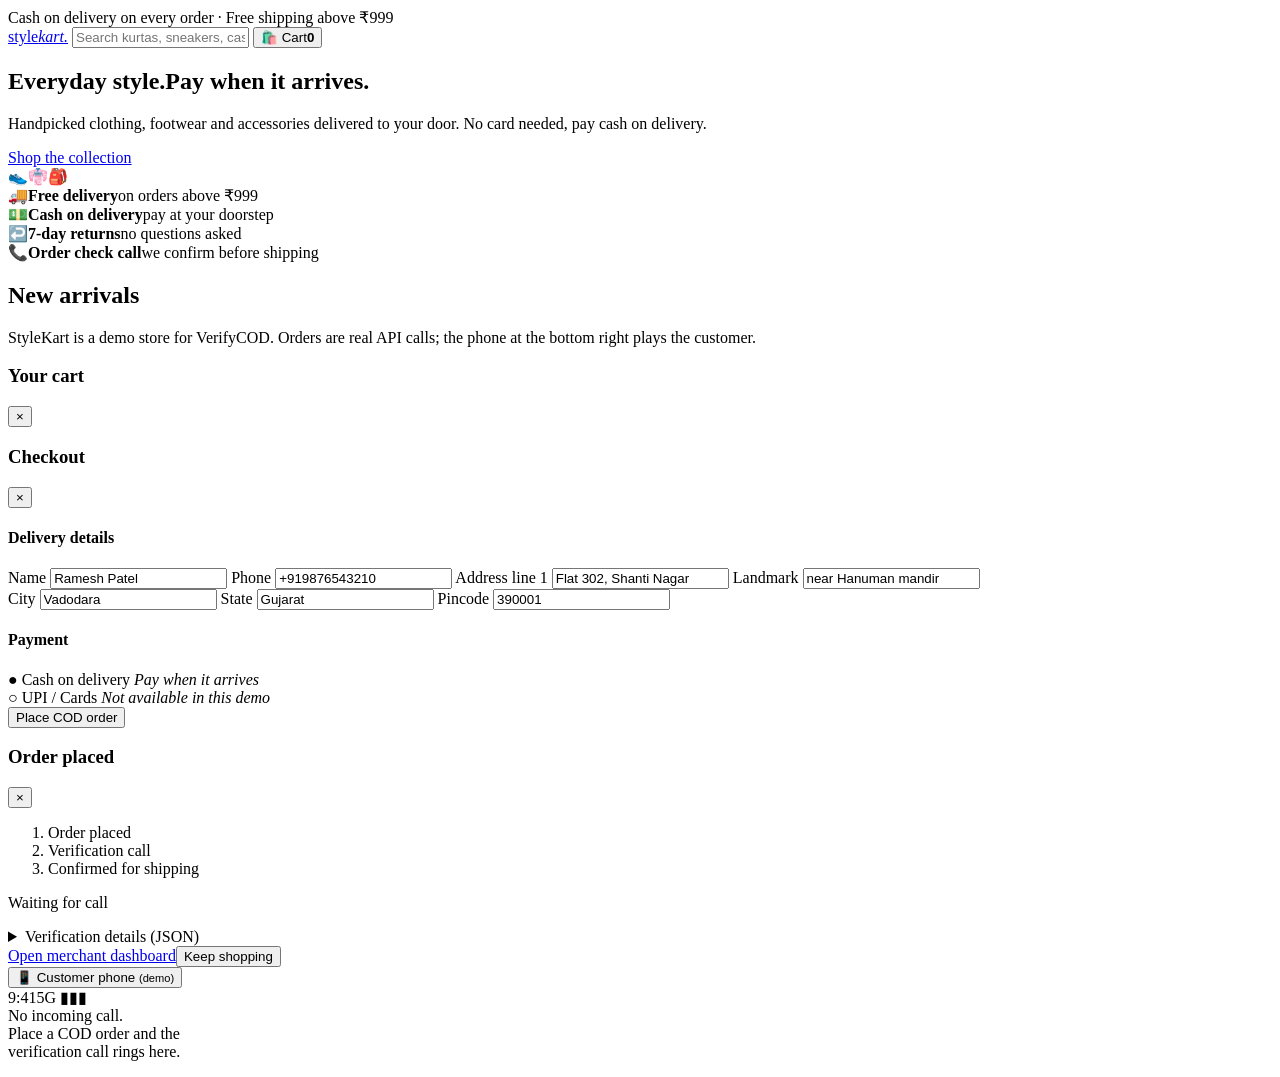
==== commit 0313dccb: "refine frontend, Redesign Dashboard and Whole platform with langing page" ====
--- a/store/static/index.html
+++ b/store/static/index.html
@@ -3,448 +3,101 @@
 <head>
 <meta charset="utf-8">
 <meta name="viewport" content="width=device-width, initial-scale=1">
-<title>StyleKart — Demo Store</title>
-<style>
-  body { font-family: system-ui, sans-serif; margin: 0; background: #111; color: #eee; }
-  .wrap { display: flex; gap: 24px; max-width: 1080px; margin: 0 auto; padding: 24px 16px; }
-  .main { flex: 1; min-width: 0; }
-  h1 { font-size: 24px; margin: 0 0 4px; }
-  .sub { color: #bbb; line-height: 1.5; margin: 4px 0 16px; }
-  .grid { display: grid; grid-template-columns: repeat(2, 1fr); gap: 12px; }
-  .product { background: #1d1d1d; border-radius: 12px; padding: 14px; }
-  .product h3 { margin: 0 0 4px; font-size: 16px; }
-  .product p { color: #bbb; font-size: 13px; margin: 0 0 10px; }
-  .price { font-size: 18px; font-weight: 700; }
-  button { font-size: 15px; padding: 10px 16px; border: 0; border-radius: 10px; background: #c8f542; cursor: pointer; }
-  button:disabled { opacity: .45; cursor: default; }
-  button.ghost { background: #2a2a2a; color: #eee; }
-  button.danger { background: #f56a42; color: #fff; }
-  .card { background: #1d1d1d; border-radius: 12px; padding: 14px 16px; margin-top: 14px; }
-  .card h2 { font-size: 14px; margin: 0 0 8px; color: #c8f542; text-transform: uppercase; letter-spacing: .5px; }
-  .row { display: flex; justify-content: space-between; gap: 12px; padding: 3px 0; font-size: 14px; }
-  .row b { font-weight: 600; } .row span { color: #bbb; text-align: right; }
-  input, select { width: 100%; box-sizing: border-box; padding: 9px 10px; margin-top: 6px; border-radius: 8px; border: 1px solid #444; background: #222; color: #eee; font-size: 14px; }
-  label { display: block; font-size: 13px; color: #bbb; margin-top: 10px; }
-  .badge { display: inline-block; padding: 4px 12px; border-radius: 999px; font-weight: 700; font-size: 13px; }
-  .badge.ok { background: #c8f542; color: #111; }
-  .badge.warn { background: #f5b942; color: #111; }
-  .badge.bad { background: #f56a42; color: #111; }
-  .badge.idle { background: #333; color: #ccc; }
-  /* --- customer phone widget --- */
-  .phone-col { width: 300px; flex-shrink: 0; }
-  .phone { background: #000; border: 3px solid #333; border-radius: 28px; padding: 12px; position: sticky; top: 24px; }
-  .phone-screen { background: #161616; border-radius: 18px; padding: 14px; min-height: 380px; }
-  .phone-screen h3 { margin: 0 0 2px; font-size: 15px; text-align: center; }
-  .phone-screen .who { text-align: center; color: #999; font-size: 12px; }
-  .ringing { text-align: center; padding: 24px 0; animation: pulse 1.2s infinite; }
-  @keyframes pulse { 0%,100% { opacity: 1; } 50% { opacity: .45; } }
-  .call-btns { display: flex; gap: 10px; justify-content: center; margin-top: 16px; }
-  .call-btns button { border-radius: 999px; width: 64px; height: 64px; font-size: 24px; padding: 0; }
-  .call-btns .answer { background: #2fbf4a; }
-  .call-btns .decline { background: #e5484d; }
-  .turn { padding: 7px 9px; border-radius: 8px; margin-top: 7px; line-height: 1.4; font-size: 13px; }
-  .turn.agent { background: #1d2b12; border-left: 3px solid #c8f542; }
-  .turn.customer { background: #222; border-left: 3px solid #888; }
-  .turn .who { font-size: 10px; text-transform: uppercase; color: #999; }
-  #phoneTranscript { max-height: 180px; overflow-y: auto; margin-top: 10px; }
-  #phoneStatus { color: #bbb; font-size: 13px; text-align: center; margin-top: 8px; min-height: 18px; }
-  .level-wrap { height: 8px; background: #222; border-radius: 4px; margin-top: 12px; overflow: hidden; }
-  #levelBar { height: 100%; width: 0%; background: #c8f542; border-radius: 4px; transition: width 80ms; }
-  pre { background: #0a0a0a; border-radius: 8px; padding: 10px; overflow-x: auto; font-size: 11px; line-height: 1.5; }
-</style>
+<title>StyleKart — Everyday style, pay on delivery</title>
+<link rel="preconnect" href="https://fonts.googleapis.com">
+<link rel="preconnect" href="https://fonts.gstatic.com" crossorigin>
+<link href="https://fonts.googleapis.com/css2?family=Plus+Jakarta+Sans:wght@400;500;600;700;800&display=swap" rel="stylesheet">
+<link rel="stylesheet" href="/static/css/store.css">
 </head>
 <body>
-<div class="wrap">
-  <div class="main">
-    <h1>🛍️ StyleKart</h1>
-    <p class="sub">Demo store for VerifyCOD. Buy something with <b>COD</b> — the store
-    posts your order to the VerifyCOD API, and the customer phone on the right
-    gets a verification call. You play the customer: answer it, just speak —
-    the phone is always listening, and you can interrupt the agent mid-sentence.</p>
+<div class="promo">Cash on delivery on every order · Free shipping above ₹999</div>
 
+<header class="top"><div class="wrap top-in">
+  <a class="logo" href="#">style<i>kart.</i></a>
+  <input class="search" id="search" placeholder="Search kurtas, sneakers, cases…" aria-label="Search products">
+  <button class="cart-btn" onclick="openCart()" aria-label="Open cart">🛍️ <span>Cart</span><b id="cartCount">0</b></button>
+</div></header>
+
+<main class="wrap">
+  <section class="hero">
+    <div>
+      <h1>Everyday style.<span>Pay when it arrives.</span></h1>
+      <p>Handpicked clothing, footwear and accessories delivered to your door. No card needed, pay cash on delivery.</p>
+      <a class="btn" href="#shop">Shop the collection</a>
+    </div>
+    <div class="hero-art" aria-hidden="true"><span>👟</span><span>👘</span><span>🎒</span></div>
+  </section>
+
+  <section class="perks">
+    <div>🚚<b>Free delivery</b><span>on orders above ₹999</span></div>
+    <div>💵<b>Cash on delivery</b><span>pay at your doorstep</span></div>
+    <div>↩️<b>7-day returns</b><span>no questions asked</span></div>
+    <div>📞<b>Order check call</b><span>we confirm before shipping</span></div>
+  </section>
+
+  <section id="shop">
+    <div class="shop-head"><h2>New arrivals</h2><div class="chips" id="chips"></div></div>
     <div class="grid" id="products"></div>
+  </section>
+</main>
 
-    <div class="card">
-      <h2>Cart</h2>
-      <div id="cart"><p style="color:#888">Cart is empty — add a product.</p></div>
-    </div>
+<footer class="foot"><div class="wrap">StyleKart is a demo store for VerifyCOD. Orders are real API calls; the phone at the bottom right plays the customer.</div></footer>
 
-    <div class="card">
-      <h2>COD checkout</h2>
+<div class="scrim" id="scrim" onclick="closeAll()"></div>
+<aside class="drawer" id="drawer">
+  <div class="drawer-head"><h3>Your cart</h3><button class="x" onclick="closeAll()" aria-label="Close">×</button></div>
+  <div class="drawer-body" id="cart"></div>
+  <div class="drawer-foot" id="cartFoot"></div>
+</aside>
+
+<div class="modal" id="checkout"><div class="sheet">
+  <div class="drawer-head"><h3>Checkout</h3><button class="x" onclick="closeAll()" aria-label="Close">×</button></div>
+  <div class="co-grid">
+    <div>
+      <h4>Delivery details</h4>
       <label>Name <input id="fName" value="Ramesh Patel"></label>
       <label>Phone <input id="fPhone" value="+919876543210"></label>
       <label>Address line 1 <input id="fLine1" value="Flat 302, Shanti Nagar"></label>
       <label>Landmark <input id="fLandmark" value="near Hanuman mandir"></label>
-      <div style="display:flex; gap:10px">
-        <label style="flex:1">City <input id="fCity" value="Vadodara"></label>
-        <label style="flex:1">State <input id="fState" value="Gujarat"></label>
-        <label style="flex:1">Pincode <input id="fPincode" value="390001"></label>
+      <div class="three">
+        <label>City <input id="fCity" value="Vadodara"></label>
+        <label>State <input id="fState" value="Gujarat"></label>
+        <label>Pincode <input id="fPincode" value="390001"></label>
       </div>
-      <button id="checkoutBtn" style="margin-top:14px; width:100%" disabled>Place COD order</button>
-      <p id="orderStatus" style="color:#bbb; font-size:13px"></p>
+      <h4>Payment</h4>
+      <div class="pay on"><span>●</span> Cash on delivery <em>Pay when it arrives</em></div>
+      <div class="pay off"><span>○</span> UPI / Cards <em>Not available in this demo</em></div>
     </div>
+    <div class="summary" id="summary"></div>
+  </div>
+  <button class="btn block" id="checkoutBtn">Place COD order</button>
+  <p id="orderStatus" class="note"></p>
+</div></div>
 
-    <div class="card" id="orderResultCard" style="display:none">
-      <h2>Order verification result</h2>
-      <p><span class="badge idle" id="orderBadge">—</span></p>
-      <pre id="orderJson">—</pre>
-      <p style="font-size:13px"><a href="http://127.0.0.1:8000/" target="_blank" style="color:#c8f542">See it on the VerifyCOD dashboard →</a></p>
-    </div>
-  </div>
+<div class="modal" id="result"><div class="sheet narrow">
+  <div class="drawer-head"><h3 id="resTitle">Order placed</h3><button class="x" onclick="closeAll()" aria-label="Close">×</button></div>
+  <p class="note" id="resId"></p>
+  <ol class="steps" id="steps">
+    <li class="done">Order placed</li><li id="stCall">Verification call</li><li id="stDone">Confirmed for shipping</li>
+  </ol>
+  <p><span class="badge idle" id="orderBadge">Waiting for call</span></p>
+  <details><summary>Verification details (JSON)</summary><pre id="orderJson">—</pre></details>
+  <div class="row-btns"><a class="btn ghost" href="http://127.0.0.1:8000/dashboard" target="_blank">Open merchant dashboard</a><button class="btn" onclick="closeAll()">Keep shopping</button></div>
+</div></div>
+<div class="toast" id="toast"></div>
 
-  <div class="phone-col">
-    <div class="phone">
-      <div class="phone-screen">
-        <h3>📱 Customer phone</h3>
-        <div class="who">Ramesh Patel · +919876543210</div>
-        <div id="phoneBody">
-          <p style="color:#888; text-align:center; margin-top:60px">No incoming call.<br>Place a COD order and the<br>verification call will ring here.</p>
-        </div>
-        <div id="phoneTranscript"></div>
-        <audio id="player" style="display:none"></audio>
-        <p id="phoneStatus"></p>
-      </div>
+<div class="phone" id="phone">
+  <button class="phone-tab" onclick="togglePhone()">📱 Customer phone <small>(demo)</small></button>
+  <div class="device"><div class="notch"></div>
+    <div class="screen">
+      <div class="sbar"><span id="clock">9:41</span><span>5G ▮▮▮</span></div>
+      <div id="phoneBody"><div class="idle-msg">No incoming call.<br>Place a COD order and the<br>verification call rings here.</div></div>
+      <div id="phoneTranscript"></div>
+      <audio id="player" style="display:none"></audio>
+      <p id="phoneStatus"></p>
     </div>
   </div>
 </div>
-
-<script>
-const VERIFYCOD = 'http://127.0.0.1:8000';
-const $ = id => document.getElementById(id);
-const player = $('player');
-
-const PRODUCTS = [
-  { id: 'kurta', name: 'Cotton Kurta', desc: 'Handloom cotton, all sizes', price: 1299 },
-  { id: 'sneakers', name: 'Running Sneakers', desc: 'Lightweight, size 6–11', price: 1999 },
-  { id: 'case', name: 'Phone Case', desc: 'Shock-proof, all models', price: 499 },
-  { id: 'tshirt', name: 'Cotton T-Shirt', desc: 'Pack of 2, assorted colours', price: 699 },
-];
-let cart = [];
-let verificationId = null, pollTimer = null;
-let callState = null, callHistory = [], callCtx = {};
-
-// --- storefront ---
-$('products').innerHTML = PRODUCTS.map(p =>
-  `<div class="product"><h3>${p.name}</h3><p>${p.desc}</p>
-   <div class="row"><span class="price">₹${p.price}</span>
-   <button onclick="addToCart('${p.id}')">Add to cart</button></div></div>`
-).join('');
-function addToCart(id) {
-  const p = PRODUCTS.find(x => x.id === id);
-  cart.push(p); renderCart();
-}
-function renderCart() {
-  if (!cart.length) { $('cart').innerHTML = '<p style="color:#888">Cart is empty — add a product.</p>'; $('checkoutBtn').disabled = true; return; }
-  const total = cart.reduce((n, p) => n + p.price, 0);
-  $('cart').innerHTML = cart.map(p => `<div class="row"><b>${p.name}</b><span>₹${p.price}</span></div>`).join('')
-    + `<div class="row" style="border-top:1px solid #333; margin-top:6px; padding-top:8px"><b>Total (COD)</b><span>₹${total}</span></div>`;
-  $('checkoutBtn').disabled = false;
-}
-
-// --- checkout: POST the order to VerifyCOD ---
-$('checkoutBtn').onclick = async () => {
-  const total = cart.reduce((n, p) => n + p.price, 0);
-  const order = {
-    external_order_id: 'SK-' + Date.now(),
-    customer: { name: $('fName').value.trim(), phone: $('fPhone').value.trim(), language_hint: 'hi-en' },
-    address: { line1: $('fLine1').value.trim(), landmark: $('fLandmark').value.trim(),
-               city: $('fCity').value.trim(), state: $('fState').value.trim(),
-               pincode: $('fPincode').value.trim() },
-    items: cart.map(p => ({ name: p.name, qty: 1, price: p.price })),
-    amount: total, currency: 'INR', payment_mode: 'COD',
-    options: { call_now: true, max_attempts: 3, metadata: { campaign: 'demo' } },
-  };
-  $('checkoutBtn').disabled = true;
-  $('orderStatus').textContent = 'Placing order…';
-  try {
-    const res = await fetch(VERIFYCOD + '/v1/orders', {
-      method: 'POST', headers: { 'Content-Type': 'application/json' },
-      body: JSON.stringify(order),
-    });
-    const data = await res.json();
-    if (!res.ok) throw new Error(data.detail || 'VerifyCOD error');
-    verificationId = data.verification_id;
-    $('orderStatus').textContent = 'Order placed — ' + verificationId + '. Verification call incoming…';
-    setPhoneStatus('Waiting for the verification call…');
-    startPolling();
-  } catch (err) {
-    $('orderStatus').textContent = 'Error: ' + err.message + ' — is the VerifyCOD API running on port 8000?';
-    $('checkoutBtn').disabled = false;
-  }
-};
-
-// --- phone widget: poll the verification, ring when it flips to "calling" ---
-function startPolling() {
-  stopPolling();
-  pollTimer = setInterval(async () => {
-    if (!verificationId) return;
-    try {
-      const res = await fetch(VERIFYCOD + '/v1/verifications/' + verificationId);
-      const v = await res.json();
-      if (v.status === 'calling' && loopState === 'idle') ring(v);
-      if ((v.status === 'completed' || v.status === 'needs_review') && v.outcome_detail) showOrderResult(v);
-      if (v.status === 'cancelled') {
-        setPhoneStatus('Call cancelled by the seller.');
-        stopPolling();
-      }
-    } catch (e) { /* API down — keep polling */ }
-  }, 2000);
-}
-function stopPolling() { if (pollTimer) { clearInterval(pollTimer); pollTimer = null; } }
-
-function ring(v) {
-  $('phoneBody').innerHTML =
-    `<div class="ringing"><div style="font-size:40px">📞</div>
-     <div style="font-size:17px; font-weight:700; margin-top:8px">Incoming call</div>
-     <div style="color:#bbb; font-size:13px">StyleKart — order verification</div></div>
-     <div class="call-btns">
-       <button class="decline" onclick="declineCall()" title="Decline">✕</button>
-       <button class="answer" onclick="answerCall()" title="Answer">✓</button>
-     </div>`;
-  setPhoneStatus('Ringing… answer it!');
-}
-
-function setPhoneStatus(t) { $('phoneStatus').textContent = t; }
-
-async function answerCall() {
-  $('phoneBody').innerHTML = `<p style="text-align:center; color:#bbb">Connecting…</p>`;
-  setPhoneStatus('Agent bol raha hai…');
-  try {
-    // Open the mic FIRST so barge-in works even during the greeting.
-    await startMic();
-    const form = new FormData();
-    form.append('verification_id', verificationId);
-    const res = await fetch(VERIFYCOD + '/api/start', { method: 'POST', body: form });
-    const data = await res.json();
-    if (!res.ok) throw new Error(data.detail || 'server error');
-    callHistory = data.history; callCtx = data.ctx; callState = data.next_state;
-    renderPhoneTranscript();
-    $('phoneBody').innerHTML =
-      `<p style="text-align:center"><span class="badge ok">On call — StyleKart</span></p>
-       <div class="level-wrap"><div id="levelBar"></div></div>
-       <p style="text-align:center; color:#999; font-size:12px; margin:8px 0 0">Always listening — just speak.<br>Interrupt the agent anytime.</p>
-       <div style="text-align:center; margin-top:12px"><button class="ghost" onclick="endCall()">End call</button></div>
-       <p style="text-align:center; color:#666; font-size:11px; margin:10px 0 0">Tip: use headphones so the agent's voice<br>doesn't trigger an interruption.</p>`;
-    playAudio(data.audio_base64);
-    loopState = 'speaking';
-    setPhoneStatus('Agent bol raha hai… (bolna ho to beech mein bolo)');
-  } catch (err) {
-    stopMic();
-    setPhoneStatus('Error: ' + err.message + (err.name === 'NotAllowedError' ? ' — mic permission chahiye.' : ''));
-  }
-}
-function declineCall() {
-  stopPolling();
-  $('phoneBody').innerHTML = `<p style="color:#888; text-align:center; margin-top:60px">Call declined.<br>The order stays unverified.</p>`;
-  setPhoneStatus('Declined. Place a new order to try again.');
-  fetch(VERIFYCOD + '/v1/verifications/' + verificationId + '/cancel', { method: 'POST' }).catch(() => {});
-  verificationId = null;
-}
-function endCall() {
-  stopMic();
-  loopState = 'done';
-  stopPolling();
-  $('phoneBody').innerHTML = `<p style="color:#888; text-align:center; margin-top:60px">Call ended.</p>`;
-  setPhoneStatus('Call ended. Place a new order to try again.');
-}
-
-function renderPhoneTranscript() {
-  $('phoneTranscript').innerHTML = callHistory.map(t =>
-    `<div class="turn ${t.speaker}"><div class="who">${t.speaker === 'agent' ? '🤖 Agent' : '🧑 You'}</div>${t.text}</div>`
-  ).join('');
-  $('phoneTranscript').scrollTop = $('phoneTranscript').scrollHeight;
-}
-function playAudio(b64) {
-  player.src = 'data:audio/wav;base64,' + b64;
-  player.play().catch(() => {});
-}
-// When the agent finishes speaking, go back to listening automatically.
-player.onended = () => {
-  if (loopState === 'speaking') {
-    loopState = 'listening';
-    setPhoneStatus('Sun raha hoon… bolo!');
-  }
-};
-
-// ---------------------------------------------------------------------------
-// Continuous voice loop + barge-in.
-//
-// No mic button. The mic stays open for the whole call and a volume monitor
-// (AnalyserNode) decides what happens:
-//   listening  — waiting for the user to speak.
-//   capturing  — user is speaking; raw samples are collected.
-//   sending    — 1.5s of silence after speech; the clip goes to /api/voice.
-//   speaking   — the agent's reply is playing; the mic is STILL monitored,
-//                so if the user speaks, the audio stops and we listen.
-//   done       — call finished / ended.
-//
-// Echo note: the agent's voice can leak from speakers into the mic. The
-// browser's echoCancellation helps, and barge-in needs a HIGHER volume
-// sustained for 300ms (vs 20ms to start capturing), so a brief blip of
-// agent audio won't interrupt. Headphones make it bulletproof.
-// ---------------------------------------------------------------------------
-const SPEAK_THRESHOLD = 0.02;    // mic RMS above this = user is speaking
-const BARGE_IN_THRESHOLD = 0.035; // higher bar while the agent is talking
-const SILENCE_MS = 1500;          // silence after speech = user finished
-const BARGE_IN_MS = 300;          // sustained speech to interrupt the agent
-const MIN_SPEECH_MS = 400;        // ignore coughs / clicks shorter than this
-
-let loopState = 'idle'; // idle | listening | capturing | sending | speaking | done
-let micStream = null, audioCtx = null, analyser = null, processor = null;
-let vadTimer = null, recChunks = [];
-let speechStartAt = 0, silenceSince = 0, bargeSince = 0;
-
-async function startMic() {
-  micStream = await navigator.mediaDevices.getUserMedia({
-    audio: { echoCancellation: true, noiseSuppression: true, autoGainControl: true },
-  });
-  audioCtx = new AudioContext();
-  const src = audioCtx.createMediaStreamSource(micStream);
-  analyser = audioCtx.createAnalyser();
-  analyser.fftSize = 512;
-  src.connect(analyser);
-  // ScriptProcessor captures raw samples for the WAV encoder. Its output is
-  // silence (we never fill the output buffer), so no mic audio hits the speakers.
-  processor = audioCtx.createScriptProcessor(4096, 1, 1);
-  processor.onaudioprocess = e => {
-    if (loopState === 'capturing') recChunks.push(new Float32Array(e.inputBuffer.getChannelData(0)));
-  };
-  src.connect(processor);
-  processor.connect(audioCtx.destination);
-  loopState = 'listening';
-  vadTimer = setInterval(vadTick, 100);
-}
-
-function stopMic() {
-  if (vadTimer) { clearInterval(vadTimer); vadTimer = null; }
-  if (processor) { try { processor.disconnect(); } catch (e) {} processor = null; }
-  if (micStream) { micStream.getTracks().forEach(t => t.stop()); micStream = null; }
-  if (audioCtx) { audioCtx.close().catch(() => {}); audioCtx = null; }
-  analyser = null;
-}
-
-function micRms() {
-  const buf = new Uint8Array(analyser.fftSize);
-  analyser.getByteTimeDomainData(buf);
-  let sum = 0;
-  for (let i = 0; i < buf.length; i++) { const v = (buf[i] - 128) / 128; sum += v * v; }
-  return Math.sqrt(sum / buf.length);
-}
-
-function updateLevelMeter(rms) {
-  const bar = $('levelBar');
-  if (bar) bar.style.width = Math.min(100, Math.round(rms * 1000)) + '%';
-}
-
-function vadTick() {
-  if (!analyser || loopState === 'idle' || loopState === 'done' || loopState === 'sending') return;
-  const rms = micRms();
-  updateLevelMeter(rms);
-  const now = Date.now();
-
-  if (loopState === 'listening') {
-    if (rms > SPEAK_THRESHOLD) {
-      loopState = 'capturing';
-      recChunks = [];
-      speechStartAt = now;
-      silenceSince = 0;
-      setPhoneStatus('Sun raha hoon… bol rahe ho!');
-    }
-  } else if (loopState === 'capturing') {
-    if (rms > SPEAK_THRESHOLD) {
-      silenceSince = 0;
-    } else {
-      if (!silenceSince) silenceSince = now;
-      if (now - silenceSince > SILENCE_MS && now - speechStartAt > MIN_SPEECH_MS) sendClip();
-    }
-  } else if (loopState === 'speaking') {
-    // Barge-in: user starts talking while the agent is still speaking.
-    if (rms > BARGE_IN_THRESHOLD) {
-      if (!bargeSince) bargeSince = now;
-      if (now - bargeSince > BARGE_IN_MS) {
-        player.pause(); // stop the agent mid-sentence
-        bargeSince = 0;
-        loopState = 'capturing';
-        recChunks = [];
-        speechStartAt = now;
-        silenceSince = 0;
-        setPhoneStatus('Ruk gaya — aap bolo, sun raha hoon!');
-      }
-    } else {
-      bargeSince = 0;
-    }
-  }
-}
-
-async function sendClip() {
-  loopState = 'sending';
-  setPhoneStatus('Bhej raha hoon…');
-  const total = recChunks.reduce((n, c) => n + c.length, 0);
-  const samples = new Float32Array(total);
-  let off = 0; recChunks.forEach(c => { samples.set(c, off); off += c.length; });
-  recChunks = [];
-  const wav = encodeWav(samples, audioCtx.sampleRate);
-  const form = new FormData();
-  form.append('audio', wav, 'clip.wav');
-  form.append('verification_id', verificationId);
-  form.append('state', callState);
-  form.append('history', JSON.stringify(callHistory));
-  form.append('ctx', JSON.stringify(callCtx));
-  try {
-    const res = await fetch(VERIFYCOD + '/api/voice', { method: 'POST', body: form });
-    const data = await res.json();
-    if (!res.ok) throw new Error(data.detail || 'server error');
-    callHistory = data.history; callCtx = data.ctx; callState = data.next_state;
-    renderPhoneTranscript();
-    if (data.done) { finishCall(data.outcome); return; }
-    playAudio(data.audio_base64);
-    loopState = 'speaking';
-    setPhoneStatus('Agent bol raha hai… (bolna ho to beech mein bolo)');
-  } catch (err) {
-    setPhoneStatus('Error: ' + err.message + ' — phir se bolo.');
-    loopState = 'listening';
-  }
-}
-
-// --- mic: encodes 16-bit mono WAV in the browser ---
-// (Gnani STT takes .wav/.mp3/.flac/.ogg/.m4a/.aac — NOT .webm, which is
-// what MediaRecorder makes by default, so we encode WAV ourselves.)
-function encodeWav(samples, sampleRate) {
-  const buf = new ArrayBuffer(44 + samples.length * 2);
-  const v = new DataView(buf);
-  const writeStr = (o, s) => { for (let i = 0; i < s.length; i++) v.setUint8(o + i, s.charCodeAt(i)); };
-  writeStr(0, 'RIFF'); v.setUint32(4, 36 + samples.length * 2, true); writeStr(8, 'WAVE');
-  writeStr(12, 'fmt '); v.setUint32(16, 16, true); v.setUint16(20, 1, true);
-  v.setUint16(22, 1, true); v.setUint32(24, sampleRate, true);
-  v.setUint32(28, sampleRate * 2, true); v.setUint16(32, 2, true); v.setUint16(34, 16, true);
-  writeStr(36, 'data'); v.setUint32(40, samples.length * 2, true);
-  for (let i = 0; i < samples.length; i++) {
-    const s = Math.max(-1, Math.min(1, samples[i]));
-    v.setInt16(44 + i * 2, s < 0 ? s * 0x8000 : s * 0x7FFF, true);
-  }
-  return new Blob([buf], { type: 'audio/wav' });
-}
-
-function finishCall(outcome) {
-  stopMic();
-  loopState = 'done';
-  setPhoneStatus('Call finished — ' + outcome.outcome + '.');
-  showOrderResult({ outcome_detail: outcome, outcome: outcome.outcome });
-  stopPolling();
-}
-
-function showOrderResult(v) {
-  const o = v.outcome_detail || {};
-  $('orderResultCard').style.display = 'block';
-  const b = $('orderBadge');
-  b.textContent = (v.outcome || o.outcome || '—') + (o.confidence !== undefined ? ' · confidence ' + o.confidence : '');
-  b.className = 'badge ' + ((v.outcome === 'CONFIRMED' || v.outcome === 'ADDRESS_UPDATED') ? 'ok'
-    : v.outcome === 'NEEDS_REVIEW' ? 'warn' : 'bad');
-  $('orderJson').textContent = JSON.stringify(o, null, 2);
-  $('orderStatus').textContent = 'Verification finished — see the result below and on the dashboard.';
-  $('checkoutBtn').disabled = false;
-  cart = []; renderCart();
-}
-</script>
+<script src="/static/script/store.js"></script>
 </body>
-</html>
+</html>
